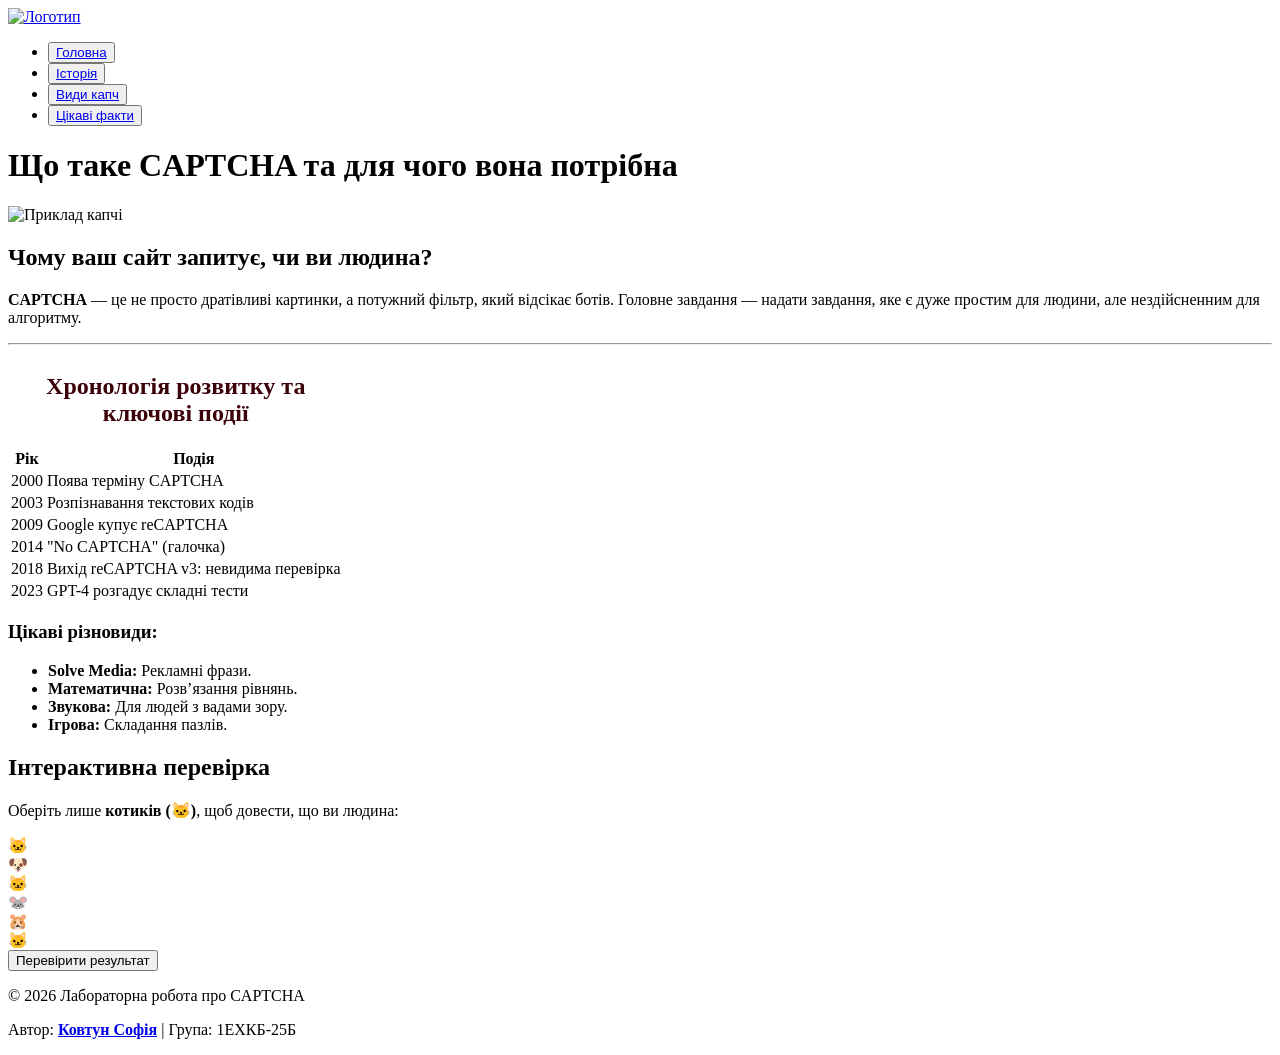
==== index.html @ 10fd4adc "Add files via upload" ====
<!DOCTYPE html>
<html lang="en">
<head>
    <meta charset="UTF-8">
    <meta name="viewport" content="width=device-width, initial-scale=1.0">
    <title>CAPTCHA</title>
    <link rel="preconnect" href="https://fonts.googleapis.com">
    <link rel="preconnect" href="https://fonts.gstatic.com" crossorigin>
    <link href="https://fonts.googleapis.com/css2?family=Golos+Text:wght@400..900&display=swap" rel="stylesheet">
    <link rel="stylesheet" href="./css/style.css">
    <link rel="icon" href="./favicon.png" type="image/x-icon">
</head>
<body>
    <header>
        <div class="logo">
            <a href="./index.html">
                <img src="./images/logo1-removebg-preview (1).png" alt="Логотип"></a>
        </div>
        <nav>
            <ul class="menu">
                    <li><button><a href="index.html">Головна</a></button></li>
                    <li><button><a href="./page01.html">Історія</a></button></li>
                    <li><button><a href="./page02.html">Види капч</a></button></li>
                    <li><button><a href="./page03.html">Цікаві факти</a></button></li>
            </ul>
        </nav>
</header>
   <!--
        <div class="burger">
                <span></span>
                <span></span>
                <span></span>
        </div>
 
    <div class="mobile-menu">
        <ul class="glmenu">
            <li><a class="glmenu_items" href="index.html">Головна</a></li>
            <li><a class="glmenu_items" href="page01.html">Історія</a></li>
            <li><a class="glmenu_items" href="page02.html">Види капч</a></li>
            <li><a class="glmenu_items" href="page03.html">Цікаві факти</a></li>
        </ul>
    </div>
    -->
<div class="container">
    <main>
        <h1 class="main-title">Що таке CAPTCHA та для чого вона потрібна</h1>
    <div class="intro-section">
        <div class="image-placeholder">
                    <img src="./images/pic00.avif" alt="Приклад капчі">
                </div>
    <div class="text-content">
        <h2>Чому ваш сайт запитує, чи ви людина?</h2>
        <p>
            <b>CAPTCHA</b> — це не просто дратівливі картинки, а потужний фільтр, який відсікає ботів. 
            Головне завдання — надати завдання, яке є дуже простим для людини, але нездійсненним для алгоритму.
        </p>
    </div>
    </div>
        <hr>
        
    <div class="info-grid">
        <div class="table-container">
            <table class="styled-table">
            <caption><h2 style="color: #3C0008;">Хронологія розвитку та ключові події</h2></caption>
                <thead>
                    <tr>
                        <th>Рік</th>
                        <th>Подія</th>
                    </tr>
                </thead>
                <tbody>
                    <tr><td>2000</td><td>Поява терміну CAPTCHA</td></tr>
                    <tr><td>2003</td><td>Розпізнавання текстових кодів</td></tr>
                    <tr><td>2009</td><td>Google купує reCAPTCHA</td></tr>
                    <tr><td>2014</td><td>"No CAPTCHA" (галочка)</td></tr>
                    <tr><td>2018</td><td>Вихід reCAPTCHA v3: невидима перевірка</td></tr>
                    <tr><td>2023</td><td>GPT-4 розгадує складні тести</td></tr>
                </tbody>
            </table>
        </div>

        <div class="features-box">
            <h3>Цікаві різновиди:</h3>
                <ul>
                    <li><b>Solve Media:</b> Рекламні фрази.</li>
                    <li><b>Математична:</b> Розв’язання рівнянь.</li>
                    <li><b>Звукова:</b> Для людей з вадами зору.</li>
                    <li><b>Ігрова:</b> Складання пазлів.</li>
                </ul>
        </div>
    </div>

            <section class="captcha-demo-area">
                <h2>Інтерактивна перевірка</h2>
                <div class="captcha-card">
                    <p>Оберіть лише <b>котиків (🐱)</b>, щоб довести, що ви людина:</p>
                    <div class="captcha-grid" id="captchaGrid">
                        <div class="tile" onclick="toggleTile(this)" data-type="cat">🐱</div>
                        <div class="tile" onclick="toggleTile(this)" data-type="dog">🐶</div>
                        <div class="tile" onclick="toggleTile(this)" data-type="cat">🐱</div>
                        <div class="tile" onclick="toggleTile(this)" data-type="mouse">🐭</div>
                        <div class="tile" onclick="toggleTile(this)" data-type="hamster">🐹</div>
                        <div class="tile" onclick="toggleTile(this)" data-type="cat">🐱</div>
                    </div>
                    <button class="check-btn" onclick="verifyLogic()">Перевірити результат</button>
                    <p id="result-msg"></p>
                </div>
            </section>
    </main>
</div>

    <footer>
        <div class="footer-content">
            <p>© 2026 Лабораторна робота про CAPTCHA</p>
            <p>Автор: <a href="https://sonya777.carrd.co/"><b>Ковтун Софія</b></a> | Група: 1ЕХКБ-25Б</p>
        </div>
    </footer>



    <script>
        function toggleTile(el) {
            el.classList.toggle('selected');
        }

        function verifyLogic() {
            const tiles = document.querySelectorAll('.tile');
            const msg = document.getElementById('result-msg');
            let isHuman = true;

            tiles.forEach(tile => {
                const isSelected = tile.classList.contains('selected');
                const isCat = tile.getAttribute('data-type') === 'cat';
                if (isSelected !== isCat) isHuman = false;
            });

            if (isHuman) {
                msg.innerHTML = "✔️ Тест пройдено! Ви людина.";
                msg.style.color = "#27ae60";
            } else {
                msg.innerHTML = "❌ Помилка! Спробуйте ще раз.";
                msg.style.color = "#e74c3c";
            }
        }
    </script>
</body>
</html>
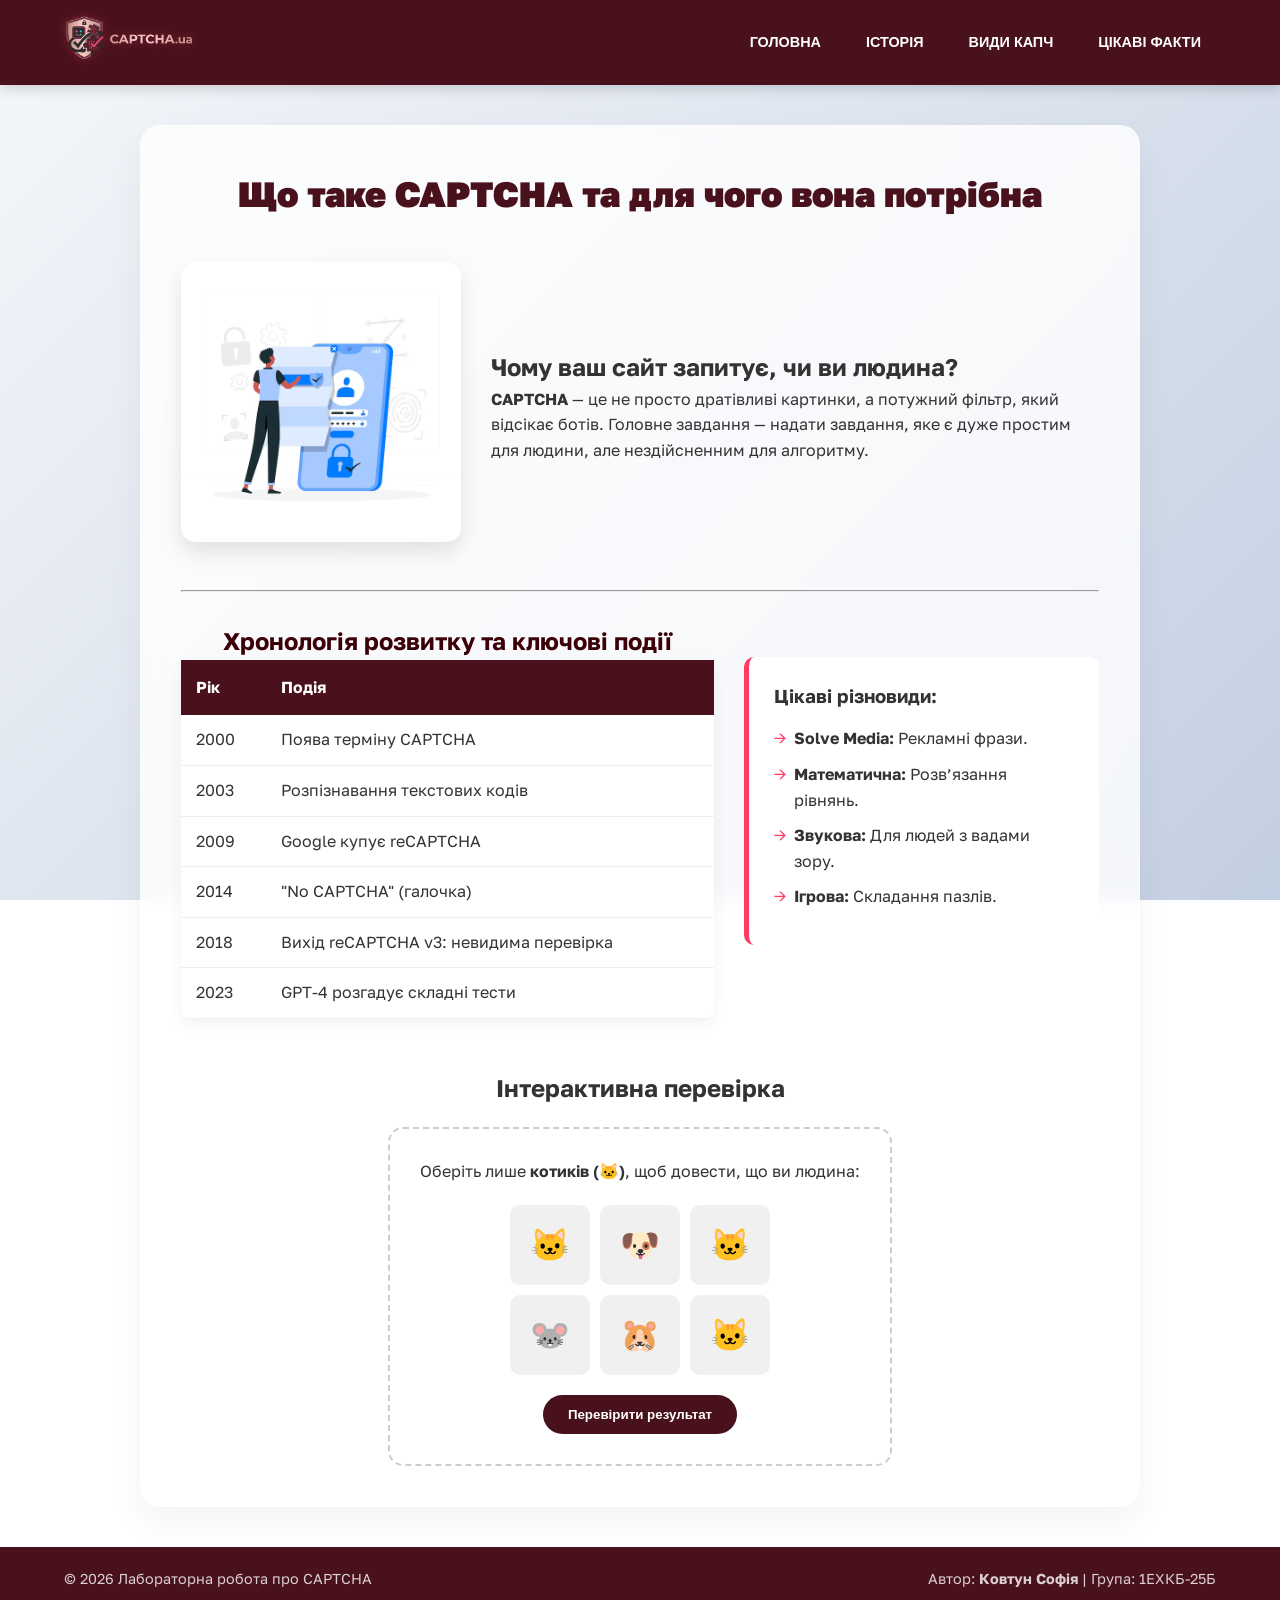
==== commit c6c28f6e: "Add files via upload" ====
--- a/index.html
+++ b/index.html
@@ -59,7 +59,7 @@
         <hr>
         
     <div class="info-grid">
-        <div class="table-container">
+        <div class="table-wrapper">
             <table class="styled-table">
             <caption><h2 style="color: #3C0008;">Хронологія розвитку та ключові події</h2></caption>
                 <thead>
--- a/css/style.css
+++ b/css/style.css
@@ -0,0 +1,590 @@
+:root {
+    --main-color: #ff3b63;
+    --dark-maroon: #49111C;
+    --text-gray: #555;
+    --bg-gradient: linear-gradient(135deg, #f5f7fa 0%, #c3cfe2 100%);
+    --transition: all 0.3s cubic-bezier(0.25, 0.8, 0.25, 1);
+}
+
+* {
+    margin: 0;
+    padding: 0;
+    box-sizing: border-box;
+}
+
+body {
+    font-family: 'Golos Text', sans-serif;
+    background: var(--bg-gradient);
+    background-attachment: fixed;
+    display: flex;
+    flex-direction: column;
+    min-height: 100vh;
+    color: #333;
+    line-height: 1.6;
+}
+
+/* --- Hero title --- */
+.inner-hero {
+    position: relative;
+    width: 100%;
+    min-height: 300px;
+    background: url('../images/history-bg.jpg') center/cover no-repeat; 
+    border-radius: 15px 15px 0 0;
+    overflow: hidden;
+    margin-bottom: 30px;
+    margin-top: -40px;
+    margin-left: -40px; 
+    width: calc(100% + 80px); 
+}
+
+.hero-overlay {
+    background: linear-gradient(to right, rgba(73, 17, 28, 0.9), rgba(0, 0, 0, 0.4));
+    padding: 60px 40px;
+    height: 100%;
+    display: flex;
+    flex-direction: column;
+    justify-content: center;
+    color: white;
+}
+
+.inner-hero-title {
+    font-size: 2rem;
+    line-height: 1.3;
+    max-width: 80%;
+    margin: 15px 0;
+    text-shadow: 2px 2px 4px rgba(0,0,0,0.3);
+}
+
+.inner-breadcrumbs {
+    font-size: 0.85rem;
+    opacity: 0.8;
+}
+
+.inner-breadcrumbs a {
+    color: white;
+    text-decoration: none;
+}
+
+.inner-hero-meta {
+    font-size: 0.9rem;
+    display: flex;
+    gap: 20px;
+    opacity: 0.9;
+    margin-top: 10px;
+}
+
+/* --- Header & Navigation --- */
+header {
+    display: flex;
+    align-items: center;
+    justify-content: space-between;
+    background: var(--dark-maroon);
+    padding: 1rem 5%;
+    box-shadow: 0 4px 12px rgba(0,0,0,0.15);
+    position: sticky;
+    top: 0;
+    z-index: 100;
+}
+
+.logo img {
+    height: 45px;
+    filter: drop-shadow(0 0 5px rgba(255,59,99,0.3));
+}
+
+.menu {
+    list-style: none;
+    display: flex;
+    gap: 15px;
+}
+
+header button {
+    background: transparent;
+    border: none;
+    padding: 8px 15px;
+    position: relative;
+}
+
+header button a {
+    color: #fff;
+    text-decoration: none;
+    font-weight: 600;
+    text-transform: uppercase;
+    font-size: 0.9rem;
+    transition: var(--transition);
+}
+
+header button::after {
+    content: '';
+    position: absolute;
+    bottom: 0;
+    left: 50%;
+    width: 0;
+    height: 2px;
+    background: var(--main-color);
+    transition: var(--transition);
+    transform: translateX(-50%);
+}
+
+header button:hover::after {
+    width: 80%;
+}
+
+header button:hover a {
+    color: var(--main-color);
+}
+
+/* --- Caption button --- */
+.categories-section {
+    padding: 2rem 0;
+    background: rgba(73, 17, 28, 0.05);
+    border-radius: 15px;
+    border-bottom: 1px solid rgba(73, 17, 28, 0.2);
+    box-shadow: 0 10px 20px rgba(0,0,0,0.1);
+}
+
+.categories-wrapper h3 {
+    font-size: 1.25rem;
+    font-weight: 600;
+    color: rgba(73, 17, 28, 1);
+    margin-bottom: 1.5rem;
+    text-align: center;
+}
+
+.categories-nav-horizontal {
+    display: flex;
+    flex-wrap: wrap;
+    justify-content: center;
+    gap: 0.3rem;
+}
+
+.category-link-horizontal {
+    display: inline-flex;
+    align-items: center;
+    padding: 0.75rem 1.5rem;
+    background: rgba(73, 17, 28, 0.08);
+    border: 1px solid rgba(73, 17, 28, 0.2);
+    border-radius: 50px;
+    color: rgba(73, 17, 28, 0.9);
+    text-decoration: none;
+    font-size: 0.9rem;
+    font-weight: 500;
+    transition: all 0.3s ease;
+    backdrop-filter: blur(10px);
+    position: relative;
+    overflow: hidden;
+}
+
+.category-link-horizontal::before {
+    content: '';
+    position: absolute;
+    top: 0;
+    left: -100%;
+    width: 100%;
+    height: 100%;
+    background: linear-gradient(90deg, transparent, rgba(73, 17, 28, 0.2), transparent);
+    transition: left 0.6s ease;
+}
+
+.category-link-horizontal:hover::before {
+    left: 100%;
+}
+
+.category-link-horizontal:hover,
+.category-link-horizontal.current {
+    background: rgba(73, 17, 28, 0.15);
+    border-color: rgba(73, 17, 28, 0.5);
+    color: rgba(73, 17, 28, 1);
+    transform: translateY(-2px);
+    box-shadow: 0 8px 25px rgba(73, 17, 28, 0.25);
+}
+
+/* --- Main Layout --- */
+.container {
+    max-width: 1000px;
+    margin: 40px auto;
+    background: rgba(255, 255, 255, 0.8);
+    backdrop-filter: blur(10px);
+    border-radius: 20px;
+    padding: 40px;
+    box-shadow: 0 15px 35px rgba(0,0,0,0.05);
+    border: 1px solid rgba(255,255,255,0.3);
+}
+
+.main-title {
+    text-align: center;
+    margin-bottom: 40px;
+    font-size: 2.2rem;
+    color: var(--dark-maroon);
+    font-weight: 900;
+}
+
+.intro-section {
+    display: flex;
+    gap: 30px;
+    align-items: center;
+    margin-bottom: 40px;
+}
+
+.image-placeholder img {
+    width: 280px;
+    border-radius: 15px;
+    box-shadow: 0 10px 20px rgba(0,0,0,0.1);
+}
+
+/* --- Table & Info --- */
+.info-grid {
+    display: grid;
+    grid-template-columns: 1.5fr 1fr;
+    gap: 30px;
+    margin-top: 30px;
+}
+
+.styled-table {
+    width: 100%;
+    border-collapse: collapse;
+    background: white;
+    border-radius: 10px;
+    overflow: hidden;
+    box-shadow: 0 5px 15px rgba(0,0,0,0.05);
+}
+
+.styled-table th {
+    background: var(--dark-maroon);
+    color: white;
+    padding: 15px;
+    text-align: left;
+}
+
+.styled-table td {
+    padding: 12px 15px;
+    border-bottom: 1px solid #eee;
+}
+
+.features-box {
+    background: white;
+    padding: 25px;
+    border-left: 5px solid var(--main-color);
+    border-radius: 10px;
+    height: fit-content;
+    margin-top: 35px;
+}
+
+.features-box ul {
+    list-style-type: none;
+    margin-top: 15px;
+}
+
+.features-box li {
+    margin-bottom: 10px;
+    padding-left: 20px;
+    position: relative;
+}
+
+.features-box li::before {
+    content: '→';
+    position: absolute;
+    left: 0;
+    color: var(--main-color);
+}
+
+/* --- Fieldset --- */
+fieldset{
+    border: 1px solid #ccc; 
+    padding: 20px; 
+    border-radius: 5px;
+}
+
+fieldset legend{
+    background: var(--dark-maroon);
+    color: white;
+    padding: 5px 15px;
+    border-radius: 20px;
+    font-size: 0.9rem;
+}
+
+/* --- GRID CARDS --- */
+.types-grid {
+    display: grid;
+    grid-template-columns: repeat(auto-fit, minmax(220px, 1fr));
+    gap: 20px;
+    margin: 30px 0;
+}
+
+.type-card {
+    padding: 25px;
+    border: 1px solid #eee;
+    border-radius: 15px;
+    text-align: center;
+    transition: 0.3s;
+}
+
+.type-card:hover {
+    transform: translateY(-5px);
+    border-color: var(--main-color);
+    box-shadow: 0 10px 20px rgba(73, 17, 28, 0.1);
+}
+
+.type-card.special {
+    background: #fffafa;
+    border: 1px dashed var(--main-color);
+}
+
+.type-icon { font-size: 2.5rem; margin-bottom: 10px; }
+.type-card h4 { margin: 10px 0; color: var(--dark-maroon); font-size: 1.2rem; }
+.type-card p { font-size: 0.9rem; color: #666; line-height: 1.4; }
+
+
+/* --- Introductory text --- */
+.intro-text {
+    font-size: 1.1rem;
+    line-height: 1.7;
+    color: #444;
+    margin-bottom: 30px;
+    text-align: justify;
+    position: relative;
+}
+
+/* --- Section divider --- */
+.section-divider {
+    border: 0;
+    height: 1px;
+    background-image: linear-gradient(to right, rgba(0, 0, 0, 0), rgba(73, 17, 28, 0.2), rgba(0, 0, 0, 0));
+    margin: 40px 0;
+}
+
+/* --- Subtitle --- */
+.section-subtitle {
+    font-size: 1.8rem;
+    color: var(--dark-maroon);
+    margin-bottom: 25px;
+    font-weight: 800;
+    position: relative;
+    padding-left: 15px;
+}
+
+/* --- Small leter for subtitle --- */
+.section-subtitle::before {
+    content: "";
+    position: absolute;
+    left: 0;
+    top: 10%;
+    height: 80%;
+    width: 4px;
+    background-color: var(--main-color);
+    border-radius: 2px;
+}
+
+/* --- Highlight text --- */
+.highlight-info {
+    background: rgba(73, 17, 28, 0.03);
+    padding: 20px;
+    border-radius: 10px;
+    border-left: 4px solid var(--dark-maroon);
+    margin: 30px 0;
+    font-size: 0.95rem;
+    color: #555;
+    line-height: 1.6;
+}
+
+/* --- Mesh container --- */
+.history-grid {
+    display: grid;
+    grid-template-columns: repeat(auto-fit, minmax(300px, 1fr)); 
+    gap: 25px;
+    margin-top: 30px;
+}
+
+.history-card {
+    background: white;
+    padding: 30px;
+    border-radius: 20px;
+    border: 1px solid rgba(0,0,0,0.05);
+    box-shadow: 0 10px 20px rgba(0,0,0,0.02);
+    transition: all 0.3s ease;
+    display: flex;
+    flex-direction: column;
+    justify-content: space-between;
+}
+
+.history-card:hover {
+    transform: translateY(-10px);
+    box-shadow: 0 15px 30px rgba(73, 17, 28, 0.1);
+    border-color: var(--main-color);
+}
+
+.history-card.wide {
+    grid-column: 1 / -1; 
+    background: white;
+}
+/* --- Large full-width card --- */
+.history-card.widee {
+    grid-column: 1 / -1; 
+    background: linear-gradient(to right, #ffffff, #fff5f6);
+    border: 2px dashed #ccc;
+}
+
+/* --- Icon and image --- */
+.card-icon {
+    font-size: 2.5rem;
+    margin-bottom: 15px;
+}
+
+.card-image img {
+    width: 100%;
+    border-radius: 10px;
+    margin-bottom: 15px;
+    box-shadow: 0 10px 20px rgba(0,0,0,0.1);
+}
+.card-image img:hover {
+    transform: rotate(180deg);
+}
+
+/* --- Mini quote inside the card --- */
+.quote-mini {
+    font-style: italic;
+    color: #888;
+    border-top: 1px solid #eee;
+    padding-top: 10px;
+    margin-top: 15px;
+    font-size: 0.9rem;
+}
+
+/* --- Up button --- */
+.back-to-top {
+    text-decoration: none;
+    border: 2px solid var(--dark-maroon);
+    padding: 8px 18px;
+    margin-top: 30px;
+    border-radius: 50px;
+    color: var(--dark-maroon);
+    font-weight: bold;
+    transition: 0.3s;
+}
+
+.back-to-top:hover {
+    background: var(--dark-maroon);
+    color: white;
+}
+
+/* --- Captcha Game Area --- */
+.captcha-demo-area {
+    margin-top: 50px;
+    text-align: center;
+}
+
+.captcha-card {
+    background: #fff;
+    padding: 30px;
+    border-radius: 15px;
+    border: 2px dashed #ccc;
+    display: inline-block;
+    margin-top: 20px;
+}
+
+.captcha-grid {
+    display: grid;
+    grid-template-columns: repeat(3, 80px);
+    gap: 10px;
+    margin: 20px auto;
+    justify-content: center;
+}
+
+.tile {
+    width: 80px;
+    height: 80px;
+    background: #f0f0f0;
+    font-size: 2rem;
+    display: flex;
+    align-items: center;
+    justify-content: center;
+    cursor: pointer;
+    border-radius: 10px;
+    transition: var(--transition);
+    border: 3px solid transparent;
+}
+
+.tile.selected {
+    background: #ffe6eb;
+    border-color: var(--main-color);
+    transform: scale(0.9);
+}
+
+.check-btn {
+    background: var(--dark-maroon);
+    color: white;
+    border: none;
+    padding: 12px 25px;
+    border-radius: 30px;
+    cursor: pointer;
+    font-weight: bold;
+    transition: var(--transition);
+}
+
+.check-btn:hover {
+    background: var(--main-color);
+    transform: translateY(-2px);
+    box-shadow: 0 5px 15px rgba(255,59,99,0.3);
+}
+
+/* --- Footer --- */
+footer {
+    background: var(--dark-maroon);
+    color: rgba(255,255,255,0.8);
+    padding: 20px 5%;
+    margin-top: auto;
+    font-size: 0.9rem;
+}
+
+footer a{
+    text-decoration: none;
+    color: rgba(255,255,255,0.8);
+}
+
+.footer-content {
+    display: flex;
+    justify-content: space-between;
+    align-items: center;
+}
+
+/* --- Responsive --- */
+@media (max-width: 768px) {
+    .container {
+        padding: 20px;
+        margin: 10px auto;
+        width: 95%;
+    }
+    .intro-section, .info-grid, .footer-content, header {
+        flex-direction: column;
+        text-align: center;
+    }
+    .image-placeholder img { width: 100%; }
+    .info-grid { grid-template-columns: 1fr; }
+    .inner-hero {
+        margin: -20px -20px 20px -20px;
+        width: calc(100% + 40px);
+        min-height: 200px;
+    }
+    .hero-overlay {
+        padding: 30px 20px;
+    }
+    .inner-hero-title {
+        font-size: 1.4rem;
+    }
+    .types-grid {
+        grid-template-columns: 1fr !important;
+        gap: 15px;
+    }
+    .table-wrapper {
+        overflow-x: auto;
+        -webkit-overflow-scrolling: touch;
+        margin: 20px 0;
+    }
+    .styled-table {
+        min-width: 500px; 
+    }
+    .menu {
+        justify-content: center;
+        padding: 0;
+        gap: 10px;
+    }
+}
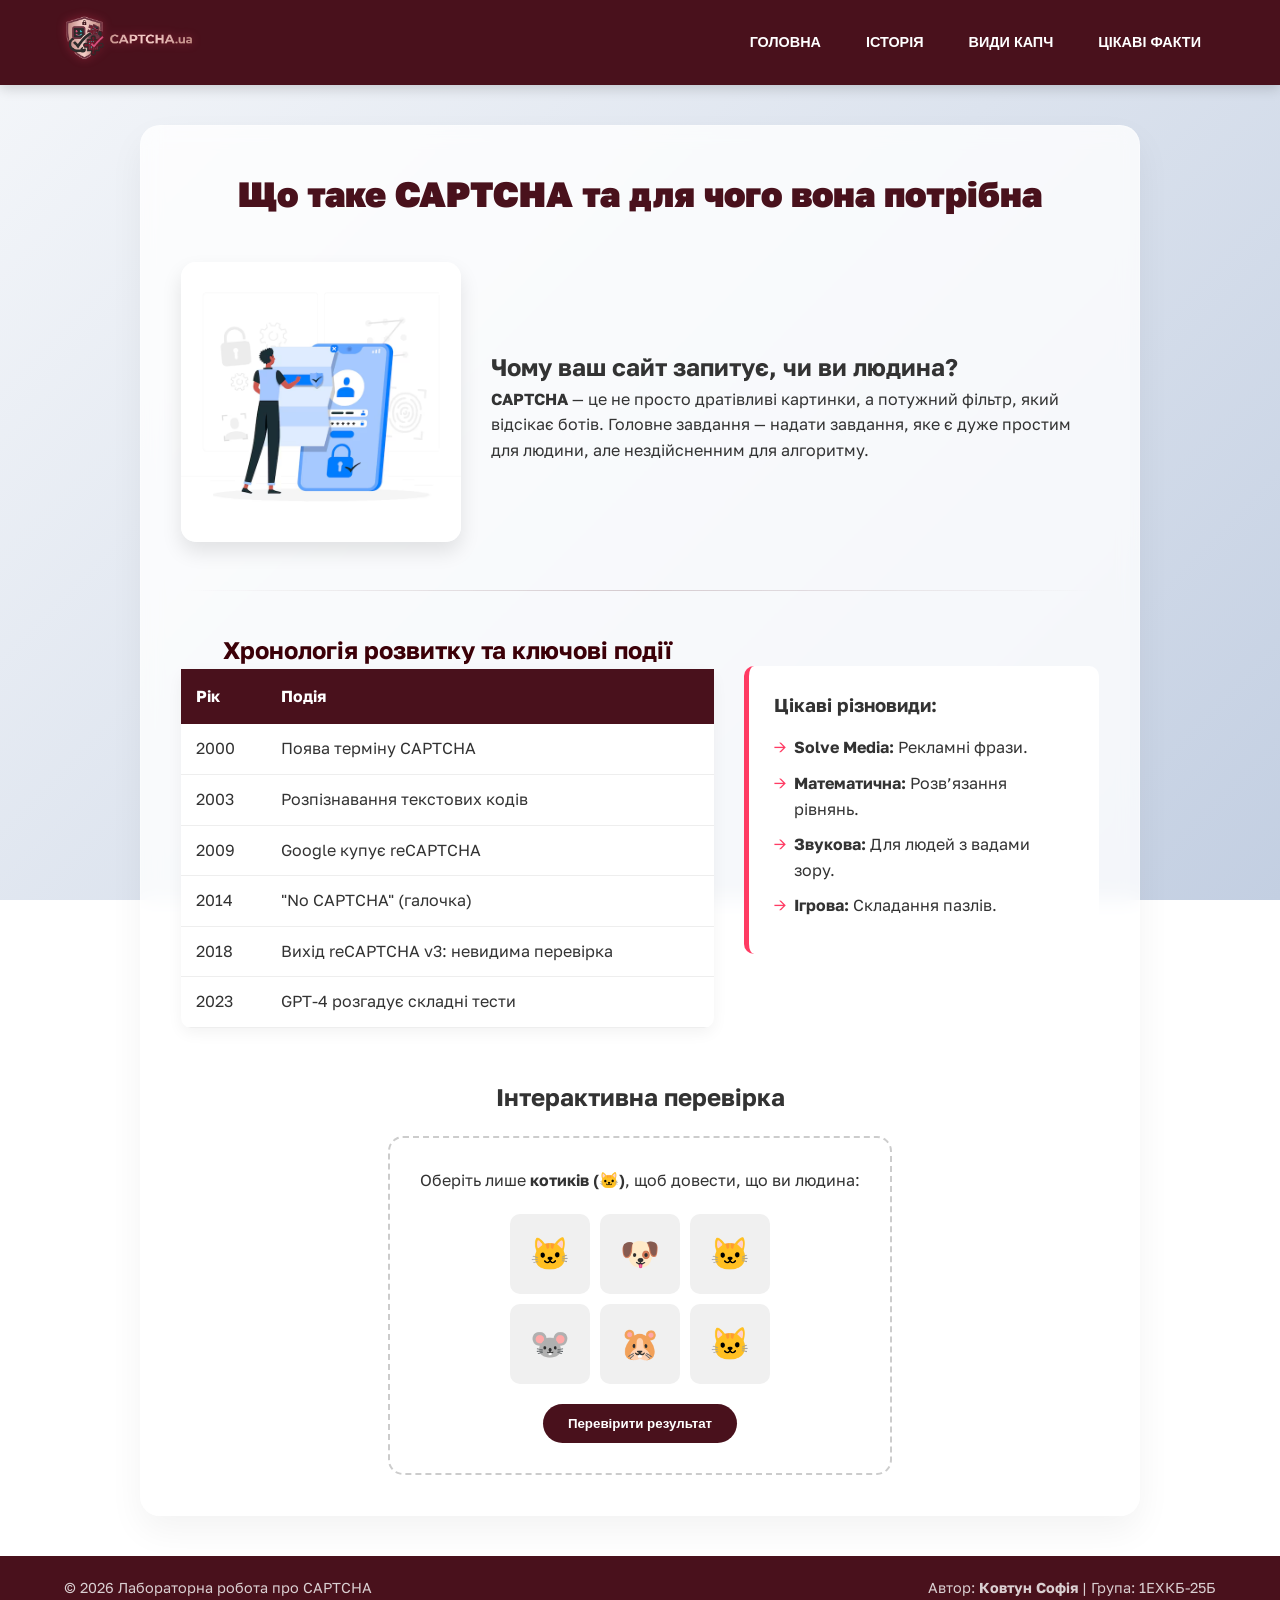
==== commit dad86c8e: "Add files via upload" ====
--- a/index.html
+++ b/index.html
@@ -56,7 +56,7 @@
         </p>
     </div>
     </div>
-        <hr>
+        <hr class="section-divider">
         
     <div class="info-grid">
         <div class="table-wrapper">
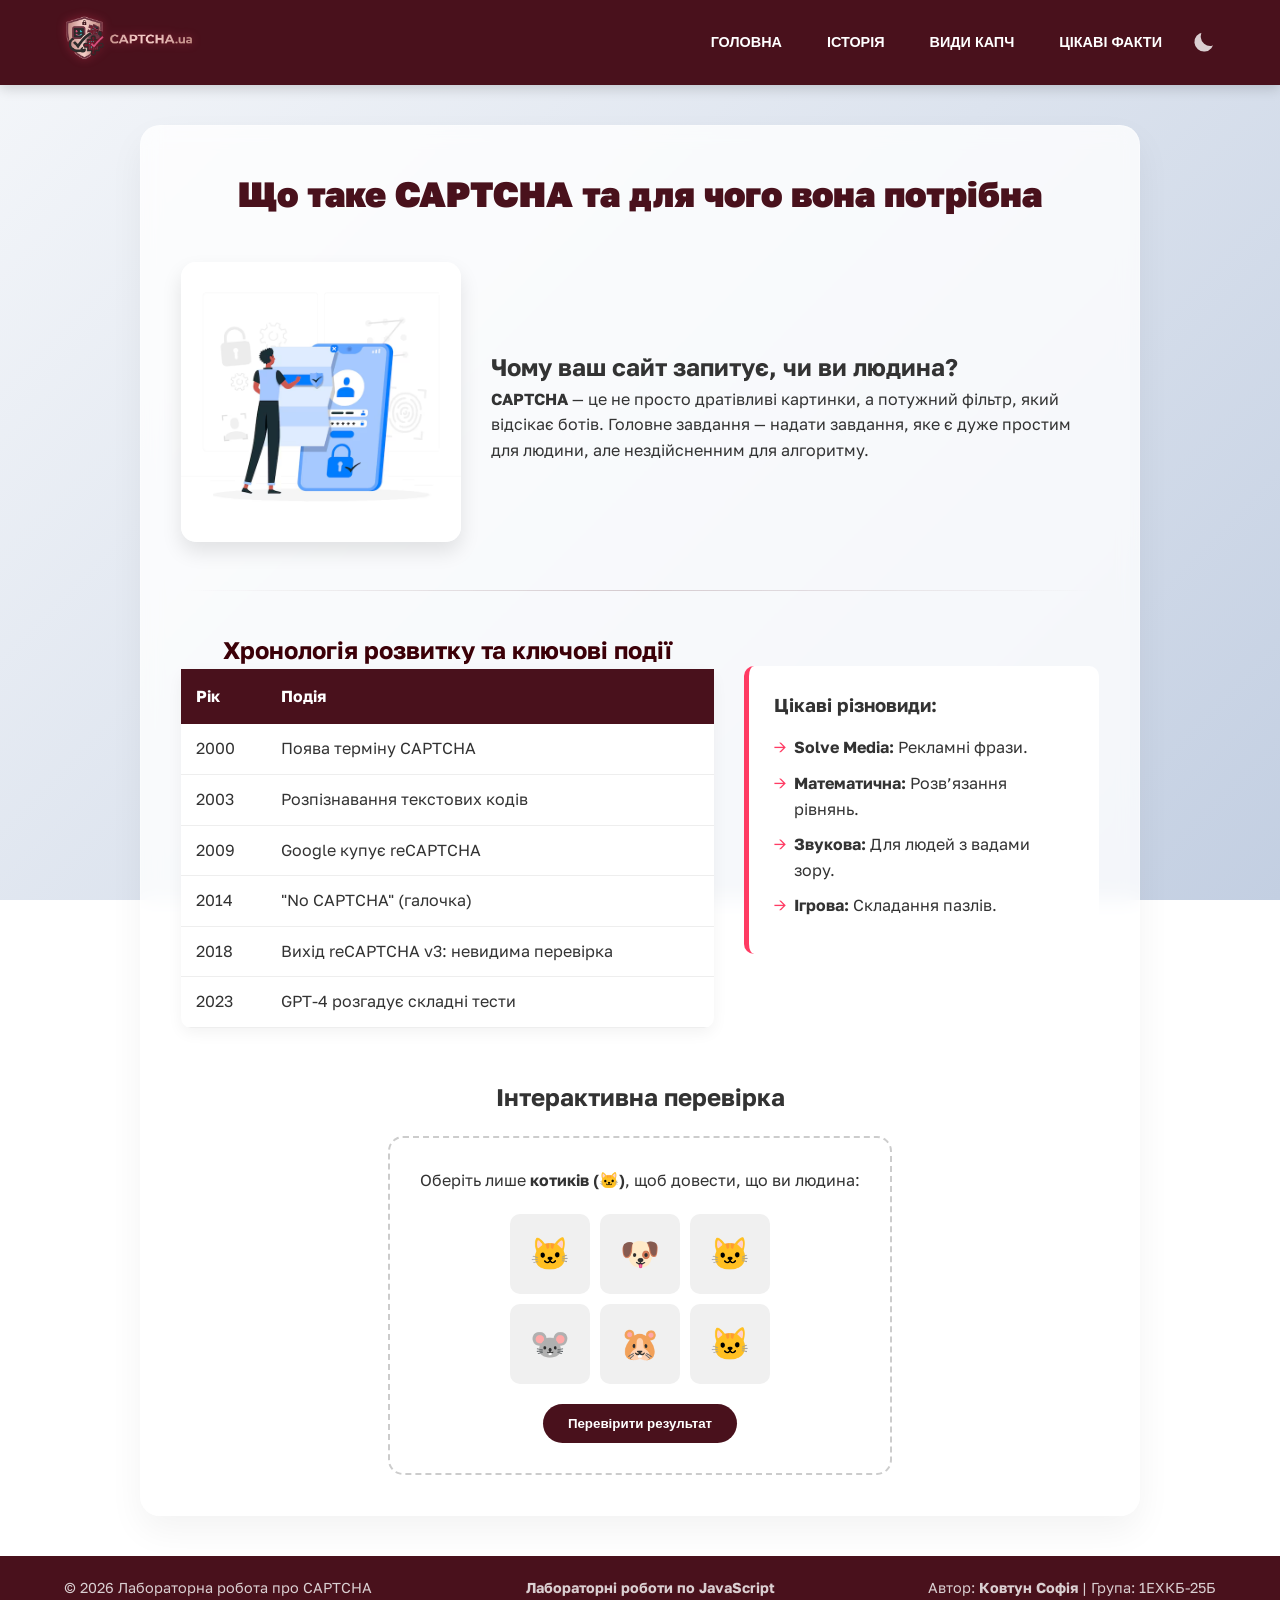
==== commit 50d6544e: "Add files via upload" ====
--- a/index.html
+++ b/index.html
@@ -8,6 +8,7 @@
     <link rel="preconnect" href="https://fonts.gstatic.com" crossorigin>
     <link href="https://fonts.googleapis.com/css2?family=Golos+Text:wght@400..900&display=swap" rel="stylesheet">
     <link rel="stylesheet" href="./css/style.css">
+    <link rel="stylesheet" href="./css/style1.css">
     <link rel="icon" href="./favicon.png" type="image/x-icon">
 </head>
 <body>
@@ -22,7 +23,43 @@
                     <li><button><a href="./page01.html">Історія</a></button></li>
                     <li><button><a href="./page02.html">Види капч</a></button></li>
                     <li><button><a href="./page03.html">Цікаві факти</a></button></li>
-            </ul>
+                    <!-- From Uiverse.io by Type-Delta --> 
+                    <label
+                    for="themeToggle"
+                    class="themeToggle st-sunMoonThemeToggleBtn"
+                    type="checkbox"
+                    >
+                    <input type="checkbox" id="themeToggle" class="themeToggleInput" />
+                    <svg
+                        width="18"
+                        height="18"
+                        viewBox="0 0 20 20"
+                        fill="currentColor"
+                        stroke="none"
+                    >
+                        <mask id="moon-mask">
+                        <rect x="0" y="0" width="20" height="20" fill="white"></rect>
+                        <circle cx="11" cy="3" r="8" fill="black"></circle>
+                        </mask>
+                        <circle
+                        class="sunMoon"
+                        cx="10"
+                        cy="10"
+                        r="8"
+                        mask="url(#moon-mask)"
+                        ></circle>
+                        <g>
+                        <circle class="sunRay sunRay1" cx="18" cy="10" r="1.5"></circle>
+                        <circle class="sunRay sunRay2" cx="14" cy="16.928" r="1.5"></circle>
+                        <circle class="sunRay sunRay3" cx="6" cy="16.928" r="1.5"></circle>
+                        <circle class="sunRay sunRay4" cx="2" cy="10" r="1.5"></circle>
+                        <circle class="sunRay sunRay5" cx="6" cy="3.1718" r="1.5"></circle>
+                        <circle class="sunRay sunRay6" cx="14" cy="3.1718" r="1.5"></circle>
+                        </g>
+                    </svg>
+                    </label>
+
+                </ul>
         </nav>
 </header>
    <!--
@@ -112,6 +149,7 @@
     <footer>
         <div class="footer-content">
             <p>© 2026 Лабораторна робота про CAPTCHA</p>
+            <p><b><a href="./labs.html">Лабораторні роботи по JavaScript</a></b></p>
             <p>Автор: <a href="https://sonya777.carrd.co/"><b>Ковтун Софія</b></a> | Група: 1ЕХКБ-25Б</p>
         </div>
     </footer>
@@ -143,5 +181,6 @@
             }
         }
     </script>
+    <script type="text/javascript" src="./js/script.js"></script>
 </body>
 </html>
--- a/css/style.css
+++ b/css/style.css
@@ -65,12 +65,28 @@
     text-decoration: none;
 }
 
-.inner-hero-meta {
-    font-size: 0.9rem;
-    display: flex;
-    gap: 20px;
-    opacity: 0.9;
-    margin-top: 10px;
+/* --- Inner clock --- */
+.mini-info-bar {
+    display: flex;
+    flex-direction: column;
+    align-items: flex-start;
+    gap: 5px;
+    margin-bottom: 10px;
+    font-family: 'Golos Text', sans-serif;
+    font-size: 0.85rem;
+}
+
+.mini-clock {
+    color: #ccc;
+    font-weight: 500;
+}
+
+.reading-time {
+    color: #ccc; 
+    font-weight: bold;
+    text-transform: uppercase;
+    font-size: 0.75rem;
+    letter-spacing: 0.5px;
 }
 
 /* --- Header & Navigation --- */
@@ -231,6 +247,42 @@
     box-shadow: 0 10px 20px rgba(0,0,0,0.1);
 }
 
+/* --- Scroll grid --- */
+.facts-landing {
+    padding: 40px 20px;
+    color: #e0e0e0;
+}
+
+.fact-section {
+    max-width: 900px;
+    margin: 0 auto 80px auto;
+    border-bottom: 1px solid rgba(255, 59, 99, 0.1);
+    padding-bottom: 20px;
+}
+
+.fact-title {
+    font-size: 2.5rem;
+    color: #a62640; 
+    margin-bottom: 25px;
+    font-weight: 900;
+}
+
+.fact-text {
+    font-size: 1.1rem;
+    line-height: 1.7;
+    margin-bottom: 30px;
+    text-align: justify;
+    color: #444;
+    position: relative;
+}
+
+.fact-sub-title {
+    color: #ff3b63;
+    font-size: 1.4rem;
+    margin: 30px 0 15px 0;
+    text-transform: uppercase;
+}
+
 /* --- Table & Info --- */
 .info-grid {
     display: grid;
@@ -435,9 +487,6 @@
     margin-bottom: 15px;
     box-shadow: 0 10px 20px rgba(0,0,0,0.1);
 }
-.card-image img:hover {
-    transform: rotate(180deg);
-}
 
 /* --- Mini quote inside the card --- */
 .quote-mini {
@@ -526,6 +575,125 @@
     box-shadow: 0 5px 15px rgba(255,59,99,0.3);
 }
 
+/* --- Stylizing a block with a problem condition --- */
+.condition-box {
+    background: #f4f4f4;
+    padding: 15px;
+    border-radius: 8px;
+    margin-bottom: 20px;
+    font-style: italic;
+    border-left: 5px solid #ff3b63;
+}
+
+.btn-run {
+    padding: 12px 24px;
+    background-color: var(--dark-maroon);
+    color: white;
+    border: none;
+    border-radius: 5px;
+    cursor: pointer;
+    font-family: 'Golos Text', sans-serif;
+    transition: background-color 0.3s;
+}
+
+.btn-run:hover {
+    background-color: var(--main-color);
+}
+
+.result-value {
+    color: #ff3b63;
+    font-weight: bold;
+}
+
+/* --- Matrix --- */
+.matrix-row-container {
+    display: flex;
+    flex-direction: row;
+    justify-content: center;
+    align-items: flex-start;
+    flex-wrap: nowrap; 
+    overflow-x: auto;   
+    gap: 30px;    
+    margin: 20px auto;     
+    padding: 20px;
+    flex-wrap: wrap;
+    background: rgba(74, 4, 4, 0.2);
+    border-radius: 8px;
+    margin-bottom: 20px;
+}
+
+.matrix-table {
+    border-collapse: collapse;
+    background: #1a1a1a;
+    border: 1px solid #4A0404;
+}
+
+.matrix-table caption {
+    color: #fff;
+    font-size: 0.8em;
+    padding: 5px;
+    text-transform: uppercase;
+}
+
+.matrix-table td {
+    border: 1px solid #4A0404;
+    padding: 8px;
+    text-align: center;
+    color: #ccc;
+    min-width: 35px;
+}
+
+.result-value {
+    color: var(--main-color) !important;
+    font-weight: bold;
+    box-shadow: inset 0 0 5px rgba(255, 0, 0, 0.2);
+}
+
+/* --- Execution log --- */
+.results-section {
+    margin-top: 30px;
+}
+
+.results-section h3 {
+    color: black;
+    margin-bottom: 15px;
+    text-transform: uppercase;
+    letter-spacing: 1px;
+}
+
+.results-container {
+    background: rgba(20, 0, 0, 0.097); 
+    border: 1px solid #4A0404;
+    border-radius: 8px;
+    min-height: 100px;
+    max-height: 500px; 
+    overflow-y: auto;
+    padding: 20px;
+    margin-bottom: 15px;
+    box-shadow: inset 0 0 15px rgba(0, 0, 0, 0.5);
+}
+
+/* --- Clear button --- */
+.btn-clear {
+    background-color: #4A0404 !important; 
+    color: #fff !important;
+    border: 1px solid #5b0505 !important;
+    margin-top: 10px;
+    transition: all 0.3s ease;
+}
+
+.btn-clear:hover {
+    background-color: #600606 !important; 
+    box-shadow: 0 0 10px rgb(142, 4, 4);
+    transform: scale(1.02);
+}
+
+.result-item {
+    border-bottom: 1px solid #eee;
+    padding: 10px 0;
+    line-height: 1.6;
+}
+
 /* --- Footer --- */
 footer {
     background: var(--dark-maroon);
--- a/css/style1.css
+++ b/css/style1.css
@@ -0,0 +1,115 @@
+:root {
+    /* --- White theme --- */
+    --main-color: #ff3b63;
+    --dark-maroon: #49111C;
+    --text-color: #333;
+    --bg-gradient: linear-gradient(135deg, #f5f7fa 0%, #c3cfe2 100%);
+    --container-bg: #ffffff;
+    --hero-overlay: linear-gradient(to right, rgba(73, 17, 28, 0.9), rgba(0, 0, 0, 0.4));
+    --transition: all 0.3s cubic-bezier(0.25, 0.8, 0.25, 1);
+}
+
+/* --- Dark theme --- */
+body.dark-theme {
+    --bg-gradient: linear-gradient(135deg, #270202 0%, #2d0202 100%);
+    --text-color: #333;
+    --container-bg: #1a1a1a;
+    --hero-overlay: linear-gradient(to right, rgba(20, 0, 0, 0.95), rgba(0, 0, 0, 0.7));
+}
+
+body {
+    font-family: 'Golos Text', sans-serif;
+    background: var(--bg-gradient); 
+    background-attachment: fixed;
+    color: var(--text-color); 
+    transition: background 0.5s ease, color 0.3s ease; 
+}
+
+.hero-overlay {
+    background: var(--hero-overlay); 
+    padding: 60px 40px;
+}
+
+/* From Uiverse.io by Type-Delta */ 
+/* a clone from joshwcomeau.com 
+ * but this version runs on pure CSS
+ */
+
+.themeToggle {
+  color: rgba(255,255,255,0.8);
+  width: 1.5em;
+}
+
+.st-sunMoonThemeToggleBtn {
+  position: relative;
+  cursor: pointer;
+}
+
+.st-sunMoonThemeToggleBtn .themeToggleInput {
+  opacity: 0;
+  width: 100%;
+  aspect-ratio: 1;
+}
+
+.st-sunMoonThemeToggleBtn svg {
+  position: absolute;
+  left: 0;
+  width: 100%;
+  height: 100%;
+  transition: transform 0.4s ease;
+  transform: rotate(40deg);
+}
+
+.st-sunMoonThemeToggleBtn svg .sunMoon {
+  transform-origin: center center;
+  transition: inherit;
+  transform: scale(1);
+}
+
+.st-sunMoonThemeToggleBtn svg .sunRay {
+  transform-origin: center center;
+  transform: scale(0);
+}
+
+.st-sunMoonThemeToggleBtn svg mask > circle {
+  transition: transform 0.64s cubic-bezier(0.41, 0.64, 0.32, 1.575);
+  transform: translate(0px, 0px);
+}
+
+.st-sunMoonThemeToggleBtn svg .sunRay2 {
+  animation-delay: 0.05s !important;
+}
+.st-sunMoonThemeToggleBtn svg .sunRay3 {
+  animation-delay: 0.1s !important;
+}
+.st-sunMoonThemeToggleBtn svg .sunRay4 {
+  animation-delay: 0.17s !important;
+}
+.st-sunMoonThemeToggleBtn svg .sunRay5 {
+  animation-delay: 0.25s !important;
+}
+.st-sunMoonThemeToggleBtn svg .sunRay5 {
+  animation-delay: 0.29s !important;
+}
+
+.st-sunMoonThemeToggleBtn .themeToggleInput:checked + svg {
+  transform: rotate(90deg);
+}
+.st-sunMoonThemeToggleBtn .themeToggleInput:checked + svg mask > circle {
+  transform: translate(16px, -3px);
+}
+.st-sunMoonThemeToggleBtn .themeToggleInput:checked + svg .sunMoon {
+  transform: scale(0.55);
+}
+.st-sunMoonThemeToggleBtn .themeToggleInput:checked + svg .sunRay {
+  animation: showRay1832 0.4s ease 0s 1 forwards;
+}
+
+@keyframes showRay1832 {
+  0% {
+    transform: scale(0);
+  }
+  100% {
+    transform: scale(1);
+  }
+}
